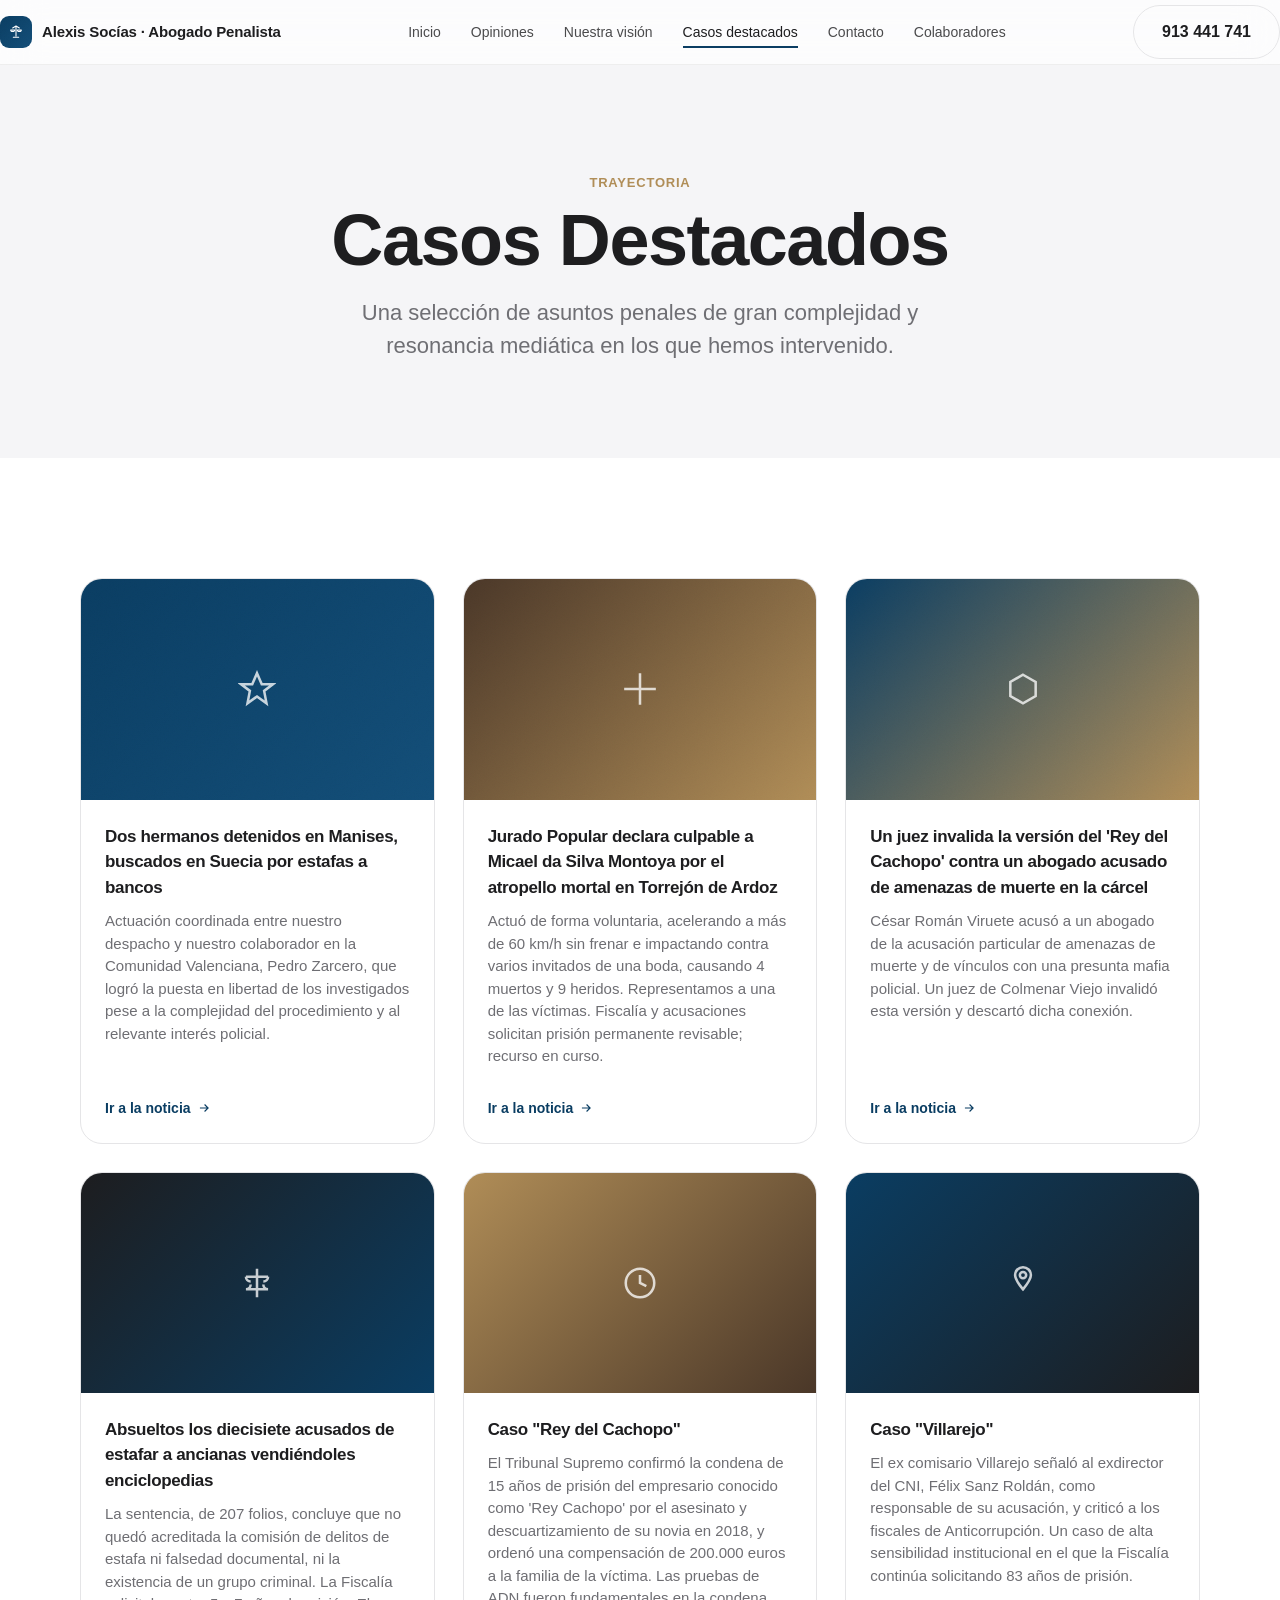
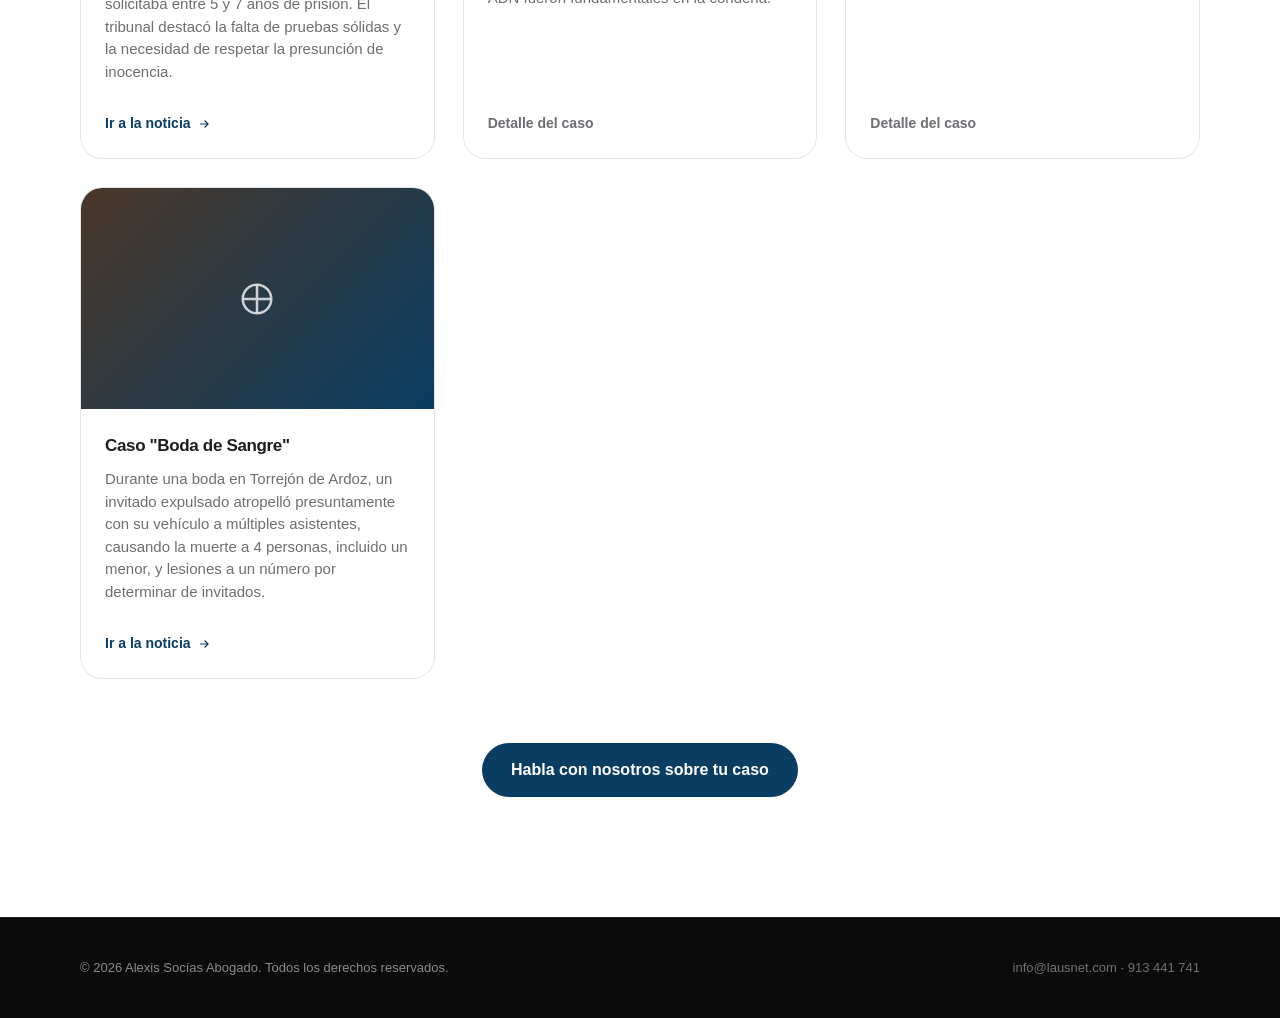
==== casos-destacados.html @ c1128fa9 "Add files via upload" ====
<!DOCTYPE html>
<html lang="es">
<head>
<meta charset="UTF-8">
<meta name="viewport" content="width=device-width, initial-scale=1">
<title>Casos Destacados | Alexis Socías Abogado</title>
<meta name="description" content="Casos destacados de Alexis Socías, abogado penalista en Madrid.">
<link rel="stylesheet" href="styles.css">
</head>
<body>

<nav class="nav">
  <div class="wrap">
    <a href="index.html" class="brand">
      <span class="badge"><svg viewBox="0 0 24 24" width="16" height="16" fill="none" stroke="#fff" stroke-width="1.6" stroke-linecap="round"><path d="M12 3v15M12 3l-5 3M12 3l5 3M4 9h6M14 9h6M4 9a2.2 2.2 0 003 2 2.2 2.2 0 003-2M14 9a2.2 2.2 0 003 2 2.2 2.2 0 003-2M8 20h8"/></svg></span>
      Alexis Socías · Abogado Penalista
    </a>
    <ul class="nav-links">
      <li><a href="index.html">Inicio</a></li>
      <li><a href="index.html#opiniones">Opiniones</a></li>
      <li><a href="nuestra-vision.html">Nuestra visión</a></li>
      <li><a href="casos-destacados.html">Casos destacados</a></li>
      <li><a href="index.html#contacto">Contacto</a></li>
      <li><a href="index.html#colaboradores">Colaboradores</a></li>
    </ul>
    <div class="nav-cta">
      <a href="tel:913441741" class="btn btn-ghost">913 441 741</a>
      <button class="menu-toggle" aria-label="Abrir menú"><span></span><span></span><span></span></button>
    </div>
  </div>
</nav>

<header class="page-hero">
  <span class="eyebrow reveal in">Trayectoria</span>
  <h1 class="reveal in">Casos Destacados</h1>
  <p class="lead center reveal in">Una selección de asuntos penales de gran complejidad y resonancia mediática en los que hemos intervenido.</p>
</header>

<section>
  <div class="wrap">
    <div class="grid reveal-stagger">

      <article class="card">
        <div class="card-media" style="--tint-a:#0a3d62;--tint-b:#134e78;">
          <svg viewBox="0 0 24 24" fill="none" stroke="currentColor" stroke-width="1.6"><path d="M12 2l3 7h7l-5.5 4.2L18 21l-6-4.3L6 21l1.5-7.8L2 9h7z"/></svg>
        </div>
        <div class="card-body">
          <h3>Dos hermanos detenidos en Manises, buscados en Suecia por estafas a bancos</h3>
          <p>Actuación coordinada entre nuestro despacho y nuestro colaborador en la Comunidad Valenciana, Pedro Zarcero, que logró la puesta en libertad de los investigados pese a la complejidad del procedimiento y al relevante interés policial.</p>
          <a class="card-link" href="https://www.lasprovincias.es/sucesos/detienen-dos-hermanos-aeropuerto-manises-buscados-suecia-20260425004517-nt.html" target="_blank" rel="noopener">Ir a la noticia <svg viewBox="0 0 24 24" fill="none" stroke="currentColor" stroke-width="2"><path d="M5 12h14M13 6l6 6-6 6"/></svg></a>
        </div>
      </article>

      <article class="card">
        <div class="card-media" style="--tint-a:#4a3728;--tint-b:#b08d57;">
          <svg viewBox="0 0 24 24" fill="none" stroke="currentColor" stroke-width="1.6"><path d="M12 2v20M2 12h20"/></svg>
        </div>
        <div class="card-body">
          <h3>Jurado Popular declara culpable a Micael da Silva Montoya por el atropello mortal en Torrejón de Ardoz</h3>
          <p>Actuó de forma voluntaria, acelerando a más de 60 km/h sin frenar e impactando contra varios invitados de una boda, causando 4 muertos y 9 heridos. Representamos a una de las víctimas. Fiscalía y acusaciones solicitan prisión permanente revisable; recurso en curso.</p>
          <a class="card-link" href="https://confilegal.com/20250604-el-jurado-declara-culpable-a-micael-da-silva-montoya-por-el-atropello-mortal-de-cuatro-personas-en-una-boda-en-torrejon-de-ardoz/" target="_blank" rel="noopener">Ir a la noticia <svg viewBox="0 0 24 24" fill="none" stroke="currentColor" stroke-width="2"><path d="M5 12h14M13 6l6 6-6 6"/></svg></a>
        </div>
      </article>

      <article class="card">
        <div class="card-media" style="--tint-a:#0a3d62;--tint-b:#b08d57;">
          <svg viewBox="0 0 24 24" fill="none" stroke="currentColor" stroke-width="1.6"><path d="M12 3l8 4.5v9L12 21l-8-4.5v-9z"/></svg>
        </div>
        <div class="card-body">
          <h3>Un juez invalida la versión del 'Rey del Cachopo' contra un abogado acusado de amenazas de muerte en la cárcel</h3>
          <p>César Román Viruete acusó a un abogado de la acusación particular de amenazas de muerte y de vínculos con una presunta mafia policial. Un juez de Colmenar Viejo invalidó esta versión y descartó dicha conexión.</p>
          <a class="card-link" href="https://www.europapress.es/nacional/noticia-juez-invalida-version-rey-cachopo-contra-abogado-acuso-amenazas-muerte-carcel-20230623132029.html" target="_blank" rel="noopener">Ir a la noticia <svg viewBox="0 0 24 24" fill="none" stroke="currentColor" stroke-width="2"><path d="M5 12h14M13 6l6 6-6 6"/></svg></a>
        </div>
      </article>

      <article class="card">
        <div class="card-media" style="--tint-a:#1d1d1f;--tint-b:#0a3d62;">
          <svg viewBox="0 0 24 24" fill="none" stroke="currentColor" stroke-width="1.6"><path d="M12 3v18M5 8h14M5 8a3 3 0 003 3M19 8a3 3 0 01-3 3M5 16h14M5 16a3 3 0 003-3M19 16a3 3 0 01-3-3"/></svg>
        </div>
        <div class="card-body">
          <h3>Absueltos los diecisiete acusados de estafar a ancianas vendiéndoles enciclopedias</h3>
          <p>La sentencia, de 207 folios, concluye que no quedó acreditada la comisión de delitos de estafa ni falsedad documental, ni la existencia de un grupo criminal. La Fiscalía solicitaba entre 5 y 7 años de prisión. El tribunal destacó la falta de pruebas sólidas y la necesidad de respetar la presunción de inocencia.</p>
          <a class="card-link" href="https://www.cope.es/actualidad/espana/noticias/absueltos-los-diecisiete-acusados-estafar-ancianas-vendiendoles-enciclopedias-20230622_2777549" target="_blank" rel="noopener">Ir a la noticia <svg viewBox="0 0 24 24" fill="none" stroke="currentColor" stroke-width="2"><path d="M5 12h14M13 6l6 6-6 6"/></svg></a>
        </div>
      </article>

      <article class="card">
        <div class="card-media" style="--tint-a:#b08d57;--tint-b:#4a3728;">
          <svg viewBox="0 0 24 24" fill="none" stroke="currentColor" stroke-width="1.6"><circle cx="12" cy="12" r="9"/><path d="M12 7v5l4 2"/></svg>
        </div>
        <div class="card-body">
          <h3>Caso "Rey del Cachopo"</h3>
          <p>El Tribunal Supremo confirmó la condena de 15 años de prisión del empresario conocido como 'Rey Cachopo' por el asesinato y descuartizamiento de su novia en 2018, y ordenó una compensación de 200.000 euros a la familia de la víctima. Las pruebas de ADN fueron fundamentales en la condena.</p>
          <span class="card-link" style="color:var(--text-soft);">Detalle del caso</span>
        </div>
      </article>

      <article class="card">
        <div class="card-media" style="--tint-a:#0a3d62;--tint-b:#1d1d1f;">
          <svg viewBox="0 0 24 24" fill="none" stroke="currentColor" stroke-width="1.6"><path d="M12 2a5 5 0 015 5c0 3-5 9-5 9s-5-6-5-9a5 5 0 015-5z"/><circle cx="12" cy="7" r="2"/></svg>
        </div>
        <div class="card-body">
          <h3>Caso "Villarejo"</h3>
          <p>El ex comisario Villarejo señaló al exdirector del CNI, Félix Sanz Roldán, como responsable de su acusación, y criticó a los fiscales de Anticorrupción. Un caso de alta sensibilidad institucional en el que la Fiscalía continúa solicitando 83 años de prisión.</p>
          <span class="card-link" style="color:var(--text-soft);">Detalle del caso</span>
        </div>
      </article>

      <article class="card">
        <div class="card-media" style="--tint-a:#4a3728;--tint-b:#0a3d62;">
          <svg viewBox="0 0 24 24" fill="none" stroke="currentColor" stroke-width="1.6"><path d="M3 12h18M12 3v18"/><circle cx="12" cy="12" r="9"/></svg>
        </div>
        <div class="card-body">
          <h3>Caso "Boda de Sangre"</h3>
          <p>Durante una boda en Torrejón de Ardoz, un invitado expulsado atropelló presuntamente con su vehículo a múltiples asistentes, causando la muerte a 4 personas, incluido un menor, y lesiones a un número por determinar de invitados.</p>
          <a class="card-link" href="https://elpais.com/espana/2022-11-13/boda-de-sangre-en-torrejon-de-ardoz.html" target="_blank" rel="noopener">Ir a la noticia <svg viewBox="0 0 24 24" fill="none" stroke="currentColor" stroke-width="2"><path d="M5 12h14M13 6l6 6-6 6"/></svg></a>
        </div>
      </article>

    </div>

    <div class="center mt-64 reveal">
      <a href="index.html#contacto" class="btn btn-primary">Habla con nosotros sobre tu caso</a>
    </div>
  </div>
</section>

<footer>
  <div class="wrap">
    <span>© <span id="year"></span> Alexis Socías Abogado. Todos los derechos reservados.</span>
    <span><a href="mailto:info@lausnet.com">info@lausnet.com</a> · <a href="tel:913441741">913 441 741</a></span>
  </div>
</footer>

<script>document.getElementById('year').textContent = new Date().getFullYear();</script>
<script src="script.js"></script>
</body>
</html>
---- styles.css ----
/* =========================================================
   Alexis Socías · Abogado Penalista
   Estilo: minimalismo tipo Apple, animaciones suaves
   ========================================================= */

:root{
  --bg:#ffffff;
  --bg-soft:#f5f5f7;
  --bg-dark:#0b0b0c;
  --text:#1d1d1f;
  --text-soft:#6e6e73;
  --text-on-dark:#f5f5f7;
  --accent:#0a3d62;
  --accent-2:#b08d57;
  --line:#e5e5e7;
  --radius:22px;
  --max:1120px;
  --ease:cubic-bezier(.25,.8,.25,1);
}

*{box-sizing:border-box;}
html{scroll-behavior:smooth;}
body{
  margin:0;
  font-family:-apple-system,BlinkMacSystemFont,"SF Pro Display","SF Pro Text","Inter","Segoe UI",Roboto,Helvetica,Arial,sans-serif;
  color:var(--text);
  background:var(--bg);
  -webkit-font-smoothing:antialiased;
  line-height:1.5;
}
img{max-width:100%;display:block;}
a{color:inherit;text-decoration:none;}
ul{margin:0;padding:0;}
section{padding:120px 24px;}
.wrap{max-width:var(--max);margin:0 auto;}
.eyebrow{
  display:inline-block;
  font-size:13px;
  font-weight:600;
  letter-spacing:.06em;
  text-transform:uppercase;
  color:var(--accent-2);
  margin-bottom:14px;
}
h1,h2,h3{font-weight:700;letter-spacing:-0.02em;margin:0 0 18px;}
h1{font-size:clamp(38px,6vw,72px);line-height:1.05;}
h2{font-size:clamp(28px,4vw,44px);line-height:1.1;}
h3{font-size:20px;}
p{color:var(--text-soft);font-size:18px;margin:0 0 16px;}
.lead{font-size:clamp(18px,2vw,22px);color:var(--text-soft);max-width:640px;}
.center{text-align:center;margin-left:auto;margin-right:auto;}

/* ---------- Botones ---------- */
.btn{
  display:inline-flex;
  align-items:center;
  gap:8px;
  padding:14px 28px;
  border-radius:999px;
  font-size:16px;
  font-weight:600;
  border:1px solid transparent;
  cursor:pointer;
  transition:transform .25s var(--ease), background .25s var(--ease), box-shadow .25s var(--ease);
}
.btn-primary{background:var(--accent);color:#fff;}
.btn-primary:hover{transform:translateY(-2px);box-shadow:0 12px 24px rgba(10,61,98,.25);}
.btn-ghost{background:transparent;color:var(--text);border-color:var(--line);}
.btn-ghost:hover{background:var(--bg-soft);transform:translateY(-2px);}
.btn-light{background:#fff;color:var(--bg-dark);}
.btn-light:hover{transform:translateY(-2px);box-shadow:0 12px 24px rgba(255,255,255,.15);}

/* ---------- Nav ---------- */
.nav{
  position:fixed;top:0;left:0;right:0;z-index:100;
  backdrop-filter:saturate(180%) blur(20px);
  -webkit-backdrop-filter:saturate(180%) blur(20px);
  background:rgba(255,255,255,.72);
  border-bottom:1px solid rgba(0,0,0,.06);
  transition:background .3s;
}
.nav .wrap{
  display:flex;align-items:center;justify-content:space-between;
  height:64px;max-width:1280px;
}
.brand{display:flex;align-items:center;gap:10px;font-weight:700;font-size:15px;letter-spacing:-.01em;}
.brand .badge{
  width:32px;height:32px;border-radius:9px;
  background:linear-gradient(135deg,var(--accent),#134e78);
  color:#fff;display:flex;align-items:center;justify-content:center;
  font-size:14px;font-weight:700;
}
.nav-links{display:flex;gap:30px;list-style:none;font-size:14px;font-weight:500;}
.nav-links a{color:var(--text);opacity:.8;transition:opacity .2s;position:relative;}
.nav-links a:hover{opacity:1;}
.nav-links a.active{opacity:1;}
.nav-links a.active::after{
  content:"";position:absolute;left:0;right:0;bottom:-8px;height:2px;background:var(--accent);
}
.nav-cta{display:flex;align-items:center;gap:16px;}
.menu-toggle{display:none;background:none;border:none;cursor:pointer;padding:6px;}
.menu-toggle span{display:block;width:22px;height:2px;background:var(--text);margin:5px 0;transition:.25s;}

@media(max-width:860px){
  .nav-links{
    position:fixed;top:64px;left:0;right:0;
    background:rgba(255,255,255,.98);
    flex-direction:column;gap:0;
    max-height:0;overflow:hidden;
    border-bottom:1px solid var(--line);
    transition:max-height .3s var(--ease);
  }
  .nav-links.open{max-height:400px;}
  .nav-links li{width:100%;}
  .nav-links a{display:block;padding:16px 24px;width:100%;}
  .menu-toggle{display:block;}
  .nav-cta .btn-ghost{display:none;}
}

/* ---------- Hero ---------- */
.hero{
  padding:190px 24px 100px;
  background:linear-gradient(180deg,#fbfbfc 0%,#ffffff 100%);
  overflow:hidden;
}
.hero .wrap{display:grid;grid-template-columns:1.1fr .9fr;gap:60px;align-items:center;}
.hero-photo{
  position:relative;border-radius:28px;overflow:hidden;
  background:linear-gradient(135deg,var(--accent) 0%,#132a3a 55%,var(--accent-2) 130%);
  aspect-ratio:4/5;
  display:flex;align-items:flex-end;
  box-shadow:0 30px 60px -20px rgba(10,20,30,.35);
}
.hero-photo .initials{
  color:rgba(255,255,255,.14);
  font-size:220px;font-weight:800;letter-spacing:-.05em;
  position:absolute;top:-10px;right:-10px;line-height:1;
}
.hero-photo .cap{
  position:relative;z-index:2;padding:28px;color:#fff;
}
.hero-photo .cap .role{font-size:13px;letter-spacing:.08em;text-transform:uppercase;opacity:.75;}
.hero-photo .cap .name{font-size:26px;font-weight:700;margin-top:4px;}
.hero-cta{display:flex;gap:14px;margin-top:34px;flex-wrap:wrap;}
.stat-row{display:flex;gap:36px;margin-top:44px;flex-wrap:wrap;}
.stat b{display:block;font-size:30px;font-weight:700;}
.stat span{font-size:13px;color:var(--text-soft);}

@media(max-width:860px){
  .hero .wrap{grid-template-columns:1fr;}
  .hero-photo{order:-1;aspect-ratio:16/10;}
}

/* ---------- Secciones alternas ---------- */
.section-soft{background:var(--bg-soft);}
.section-dark{background:var(--bg-dark);color:var(--text-on-dark);}
.section-dark p{color:#a1a1a6;}
.section-dark h2{color:#fff;}

.section-head{max-width:640px;margin:0 auto 60px;text-align:center;}

/* ---------- Grid de tarjetas (casos) ---------- */
.grid{display:grid;grid-template-columns:repeat(3,1fr);gap:28px;}
@media(max-width:960px){.grid{grid-template-columns:repeat(2,1fr);}}
@media(max-width:640px){.grid{grid-template-columns:1fr;}}

.card{
  background:#fff;border-radius:var(--radius);overflow:hidden;
  border:1px solid var(--line);
  transition:transform .35s var(--ease), box-shadow .35s var(--ease);
  display:flex;flex-direction:column;
}
.card:hover{transform:translateY(-6px);box-shadow:0 24px 48px -16px rgba(0,0,0,.14);}
.card-media{
  aspect-ratio:16/10;
  background:linear-gradient(135deg,var(--tint-a,#0a3d62),var(--tint-b,#b08d57));
  display:flex;align-items:center;justify-content:center;
  color:rgba(255,255,255,.9);font-size:13px;font-weight:600;letter-spacing:.04em;text-transform:uppercase;
  position:relative;
}
.card-media svg{width:38px;height:38px;opacity:.85;}
.card-body{padding:24px;display:flex;flex-direction:column;flex:1;}
.card-body h3{font-size:17px;margin-bottom:10px;}
.card-body p{font-size:15px;flex:1;}
.card-link{
  margin-top:14px;font-size:14px;font-weight:600;color:var(--accent);
  display:inline-flex;align-items:center;gap:6px;
}
.card-link svg{width:14px;height:14px;transition:transform .25s;}
.card-link:hover svg{transform:translateX(3px);}

/* ---------- Colaboradores ---------- */
.people{display:grid;grid-template-columns:repeat(3,1fr);gap:28px;}
@media(max-width:860px){.people{grid-template-columns:1fr;}}
.person{
  background:#fff;border:1px solid var(--line);border-radius:var(--radius);
  padding:32px;text-align:center;
  transition:transform .35s var(--ease), box-shadow .35s var(--ease);
}
.person:hover{transform:translateY(-6px);box-shadow:0 24px 48px -16px rgba(0,0,0,.12);}
.avatar{
  width:76px;height:76px;border-radius:50%;margin:0 auto 18px;
  background:linear-gradient(135deg,var(--accent),var(--accent-2));
  color:#fff;font-weight:700;font-size:24px;
  display:flex;align-items:center;justify-content:center;
}
.person h3{margin-bottom:8px;}
.person p{font-size:14px;}

/* ---------- Opiniones ---------- */
.quotes{display:grid;grid-template-columns:repeat(3,1fr);gap:24px;}
@media(max-width:860px){.quotes{grid-template-columns:1fr;}}
.quote{
  background:#fff;border:1px solid var(--line);border-radius:var(--radius);
  padding:28px;font-size:16px;color:var(--text);position:relative;
}
.quote:before{
  content:"\201C";font-size:60px;color:var(--line);position:absolute;top:6px;left:18px;
  font-family:Georgia,serif;line-height:1;
}
.quote p{color:var(--text);font-size:16px;position:relative;z-index:1;margin:0;}

/* ---------- Visión / Misión / Valores ---------- */
.pillars{display:grid;grid-template-columns:repeat(2,1fr);gap:28px;}
@media(max-width:760px){.pillars{grid-template-columns:1fr;}}
.pillar{
  background:#fff;border:1px solid var(--line);border-radius:var(--radius);padding:36px;
}
.pillar .num{
  font-size:13px;font-weight:700;color:var(--accent-2);letter-spacing:.08em;margin-bottom:14px;display:block;
}

/* ---------- Contacto ---------- */
.contact-wrap{display:grid;grid-template-columns:1fr 1fr;gap:60px;align-items:start;}
@media(max-width:860px){.contact-wrap{grid-template-columns:1fr;}}
.contact-info li{display:flex;gap:14px;margin-bottom:22px;font-size:16px;color:#e8e8ea;align-items:flex-start;}
.contact-info svg{width:20px;height:20px;flex-shrink:0;margin-top:2px;color:var(--accent-2);}
.form{
  background:#141416;border-radius:var(--radius);padding:36px;
  border:1px solid rgba(255,255,255,.08);
}
.field{margin-bottom:18px;}
.field label{display:block;font-size:13px;color:#a1a1a6;margin-bottom:6px;}
.field input,.field textarea{
  width:100%;padding:14px 16px;border-radius:12px;border:1px solid rgba(255,255,255,.12);
  background:rgba(255,255,255,.04);color:#fff;font-size:15px;font-family:inherit;
}
.field input:focus,.field textarea:focus{outline:none;border-color:var(--accent-2);}
.form small{color:#8a8a8f;display:block;margin-top:10px;font-size:12px;}

/* ---------- Footer ---------- */
footer{background:var(--bg-dark);color:#8a8a8f;padding:40px 24px;border-top:1px solid rgba(255,255,255,.08);}
footer .wrap{display:flex;justify-content:space-between;align-items:center;flex-wrap:wrap;gap:16px;font-size:13px;}
footer a{opacity:.8;}
footer a:hover{opacity:1;}

/* ---------- Animaciones al hacer scroll ---------- */
.reveal{opacity:0;transform:translateY(28px);transition:opacity .8s var(--ease), transform .8s var(--ease);}
.reveal.in{opacity:1;transform:translateY(0);}
.reveal-stagger > *{opacity:0;transform:translateY(24px);transition:opacity .7s var(--ease), transform .7s var(--ease);}
.reveal-stagger.in > *{opacity:1;transform:translateY(0);}
.reveal-stagger.in > *:nth-child(1){transition-delay:.05s;}
.reveal-stagger.in > *:nth-child(2){transition-delay:.15s;}
.reveal-stagger.in > *:nth-child(3){transition-delay:.25s;}
.reveal-stagger.in > *:nth-child(4){transition-delay:.35s;}
.reveal-stagger.in > *:nth-child(5){transition-delay:.45s;}
.reveal-stagger.in > *:nth-child(6){transition-delay:.55s;}
.reveal-stagger.in > *:nth-child(7){transition-delay:.65s;}

/* ---------- Página interior (hero simple) ---------- */
.page-hero{padding:170px 24px 80px;text-align:center;background:var(--bg-soft);}
.page-hero .eyebrow{margin-bottom:10px;}

/* ---------- Utilidades ---------- */
.mt-64{margin-top:64px;}

/* ---------- Grano de textura (sutil, premium) ---------- */
.grain{
  position:fixed;inset:0;pointer-events:none;z-index:9999;opacity:.035;mix-blend-mode:overlay;
  background-image:url("data:image/svg+xml,%3Csvg xmlns='http://www.w3.org/2000/svg' width='120' height='120'%3E%3Cfilter id='n'%3E%3CfeTurbulence type='fractalNoise' baseFrequency='0.9' numOctaves='2' stitchTiles='stitch'/%3E%3C/filter%3E%3Crect width='100%25' height='100%25' filter='url(%23n)'/%3E%3C/svg%3E");
}

/* ---------- Nav al hacer scroll ---------- */
.nav{transition:background .3s var(--ease), box-shadow .3s var(--ease), height .3s var(--ease);}
.nav.scrolled{background:rgba(255,255,255,.92);box-shadow:0 8px 24px rgba(0,0,0,.06);}

/* ---------- Blobs animados en el hero ---------- */
.hero{position:relative;}
.blobs{position:absolute;inset:0;overflow:hidden;z-index:0;pointer-events:none;}
.blob{
  position:absolute;border-radius:50%;filter:blur(60px);opacity:.35;
  animation:drift 18s ease-in-out infinite;
}
.blob-1{width:420px;height:420px;background:radial-gradient(circle,var(--accent),transparent 70%);top:-140px;left:-120px;animation-duration:22s;}
.blob-2{width:340px;height:340px;background:radial-gradient(circle,var(--accent-2),transparent 70%);bottom:-120px;right:-80px;animation-duration:26s;animation-delay:-6s;}
.blob-3{width:260px;height:260px;background:radial-gradient(circle,#134e78,transparent 70%);top:40%;left:55%;animation-duration:20s;animation-delay:-3s;}
@keyframes drift{
  0%,100%{transform:translate(0,0) scale(1);}
  33%{transform:translate(30px,-25px) scale(1.08);}
  66%{transform:translate(-20px,20px) scale(.95);}
}
.hero .wrap{position:relative;z-index:1;}

/* ---------- Texto del titular por palabras ---------- */
.split-word{display:inline-block;overflow:hidden;vertical-align:top;}
.split-word span{
  display:inline-block;transform:translateY(110%);opacity:0;
  transition:transform .7s var(--ease), opacity .7s var(--ease);
  transition-delay:calc(var(--i) * 60ms);
}
.split-word.in span{transform:translateY(0);opacity:1;}

/* ---------- Tilt 3D en la foto del hero ---------- */
.hero-photo{transition:transform .25s var(--ease), box-shadow .25s var(--ease);transform-style:preserve-3d;will-change:transform;}

/* ---------- Marquee de confianza ---------- */
.marquee{overflow:hidden;position:relative;border-top:1px solid var(--line);border-bottom:1px solid var(--line);padding:22px 0;background:var(--bg-soft);}
.marquee-track{display:flex;gap:60px;white-space:nowrap;width:max-content;animation:scrollLeft 26s linear infinite;}
.marquee-track span{font-size:14px;font-weight:600;letter-spacing:.04em;text-transform:uppercase;color:var(--text-soft);opacity:.7;}
@keyframes scrollLeft{from{transform:translateX(0);}to{transform:translateX(-50%);}}

/* ---------- Botones magnéticos ---------- */
.btn{will-change:transform;}

/* ---------- Contador de estadísticas ---------- */
.stat b{display:inline-block;}

/* ---------- Línea de progreso de scroll ---------- */
.scroll-progress{position:fixed;top:0;left:0;height:2px;background:linear-gradient(90deg,var(--accent),var(--accent-2));z-index:200;width:0%;transition:width .1s linear;}

@media (prefers-reduced-motion: reduce){
  .blob{animation:none;}
  .marquee-track{animation:none;}
  .split-word span{transition:none;transform:none;opacity:1;}
}
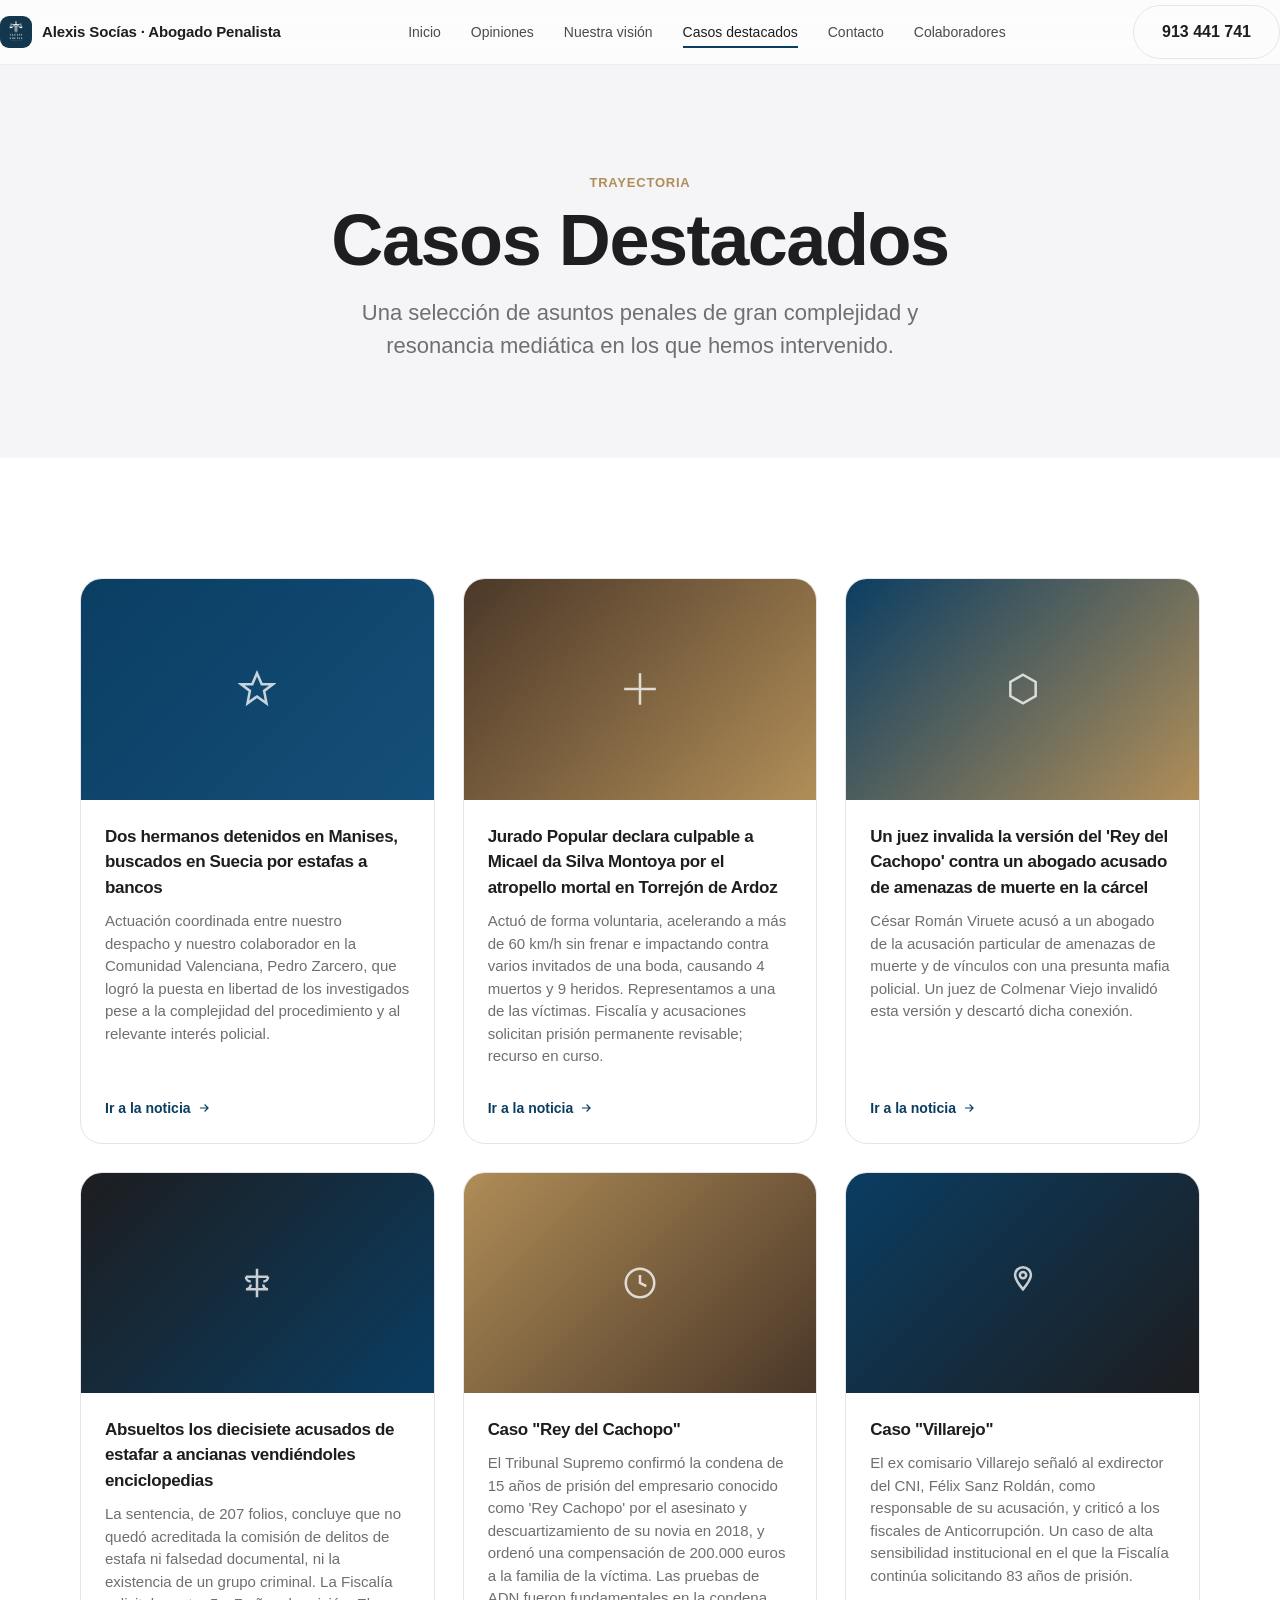
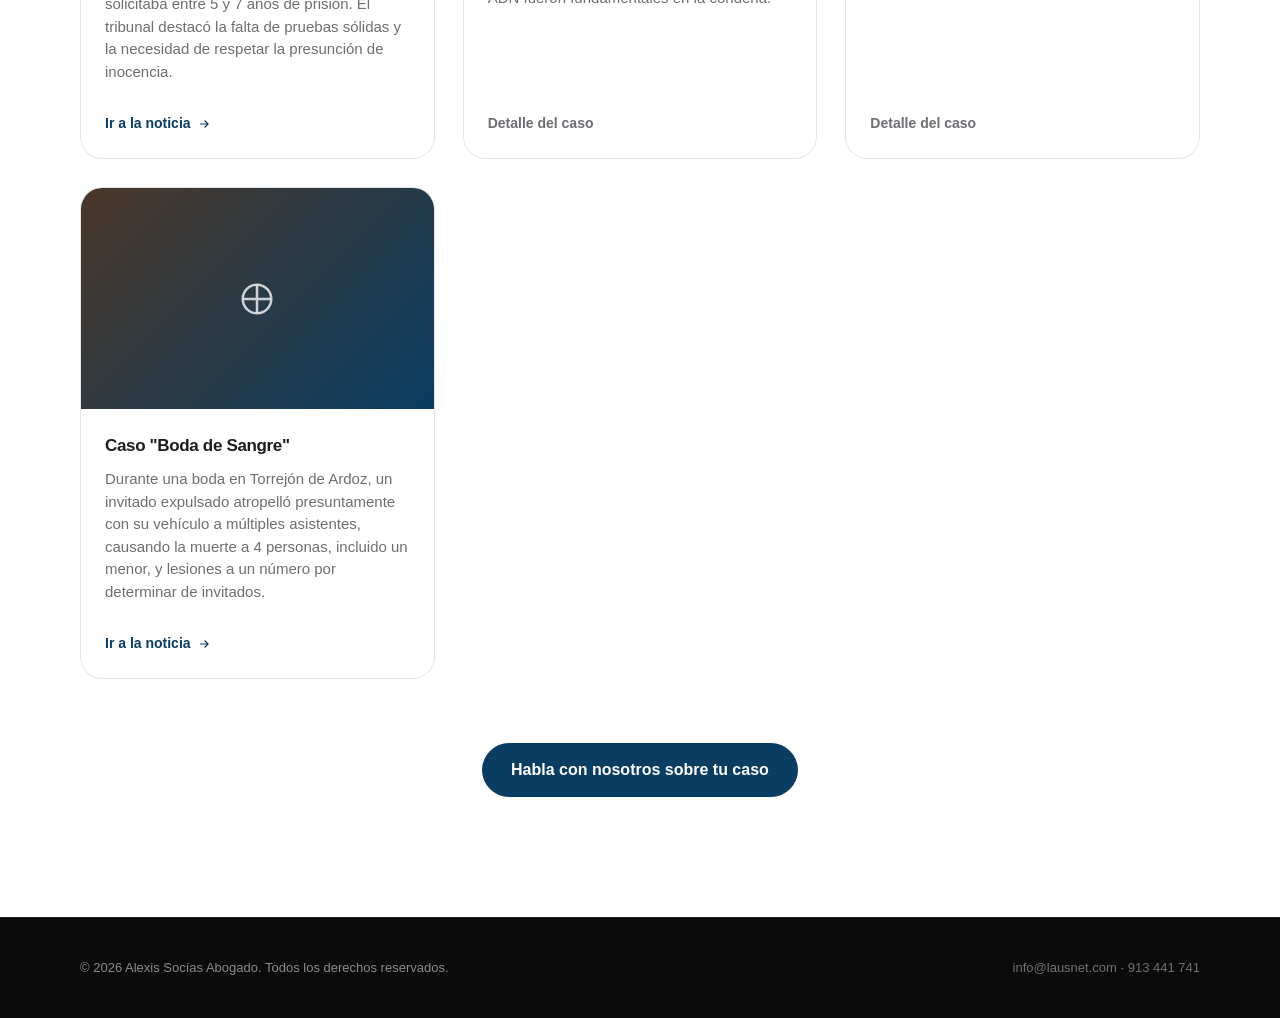
==== commit e168b77e: "Add files via upload" ====
--- a/casos-destacados.html
+++ b/casos-destacados.html
@@ -12,7 +12,7 @@
 <nav class="nav">
   <div class="wrap">
     <a href="index.html" class="brand">
-      <span class="badge"><svg viewBox="0 0 24 24" width="16" height="16" fill="none" stroke="#fff" stroke-width="1.6" stroke-linecap="round"><path d="M12 3v15M12 3l-5 3M12 3l5 3M4 9h6M14 9h6M4 9a2.2 2.2 0 003 2 2.2 2.2 0 003-2M14 9a2.2 2.2 0 003 2 2.2 2.2 0 003-2M8 20h8"/></svg></span>
+      <span class="badge" style="overflow:hidden;padding:0;"><img src="assets/logo.jpeg" alt="Logo Alexis Socías Abogado" style="width:100%;height:100%;object-fit:cover;"></span>
       Alexis Socías · Abogado Penalista
     </a>
     <ul class="nav-links">
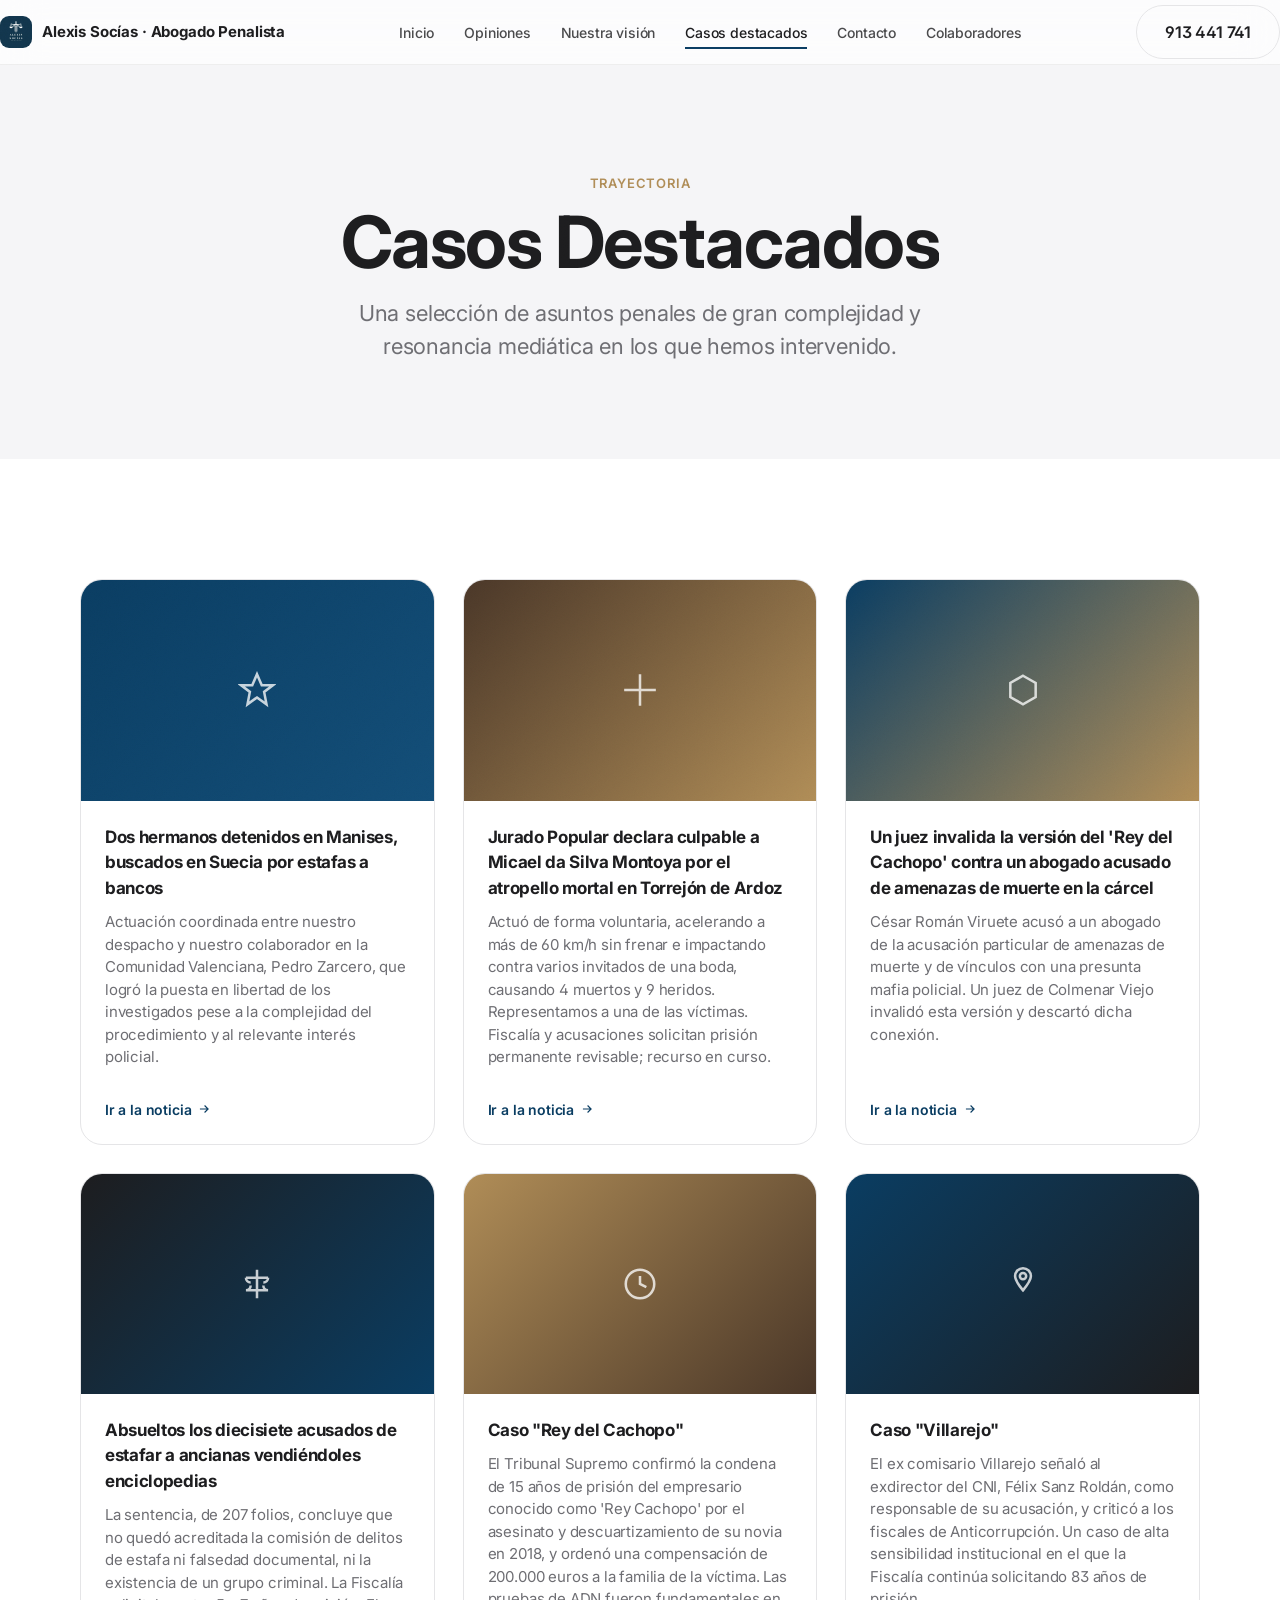
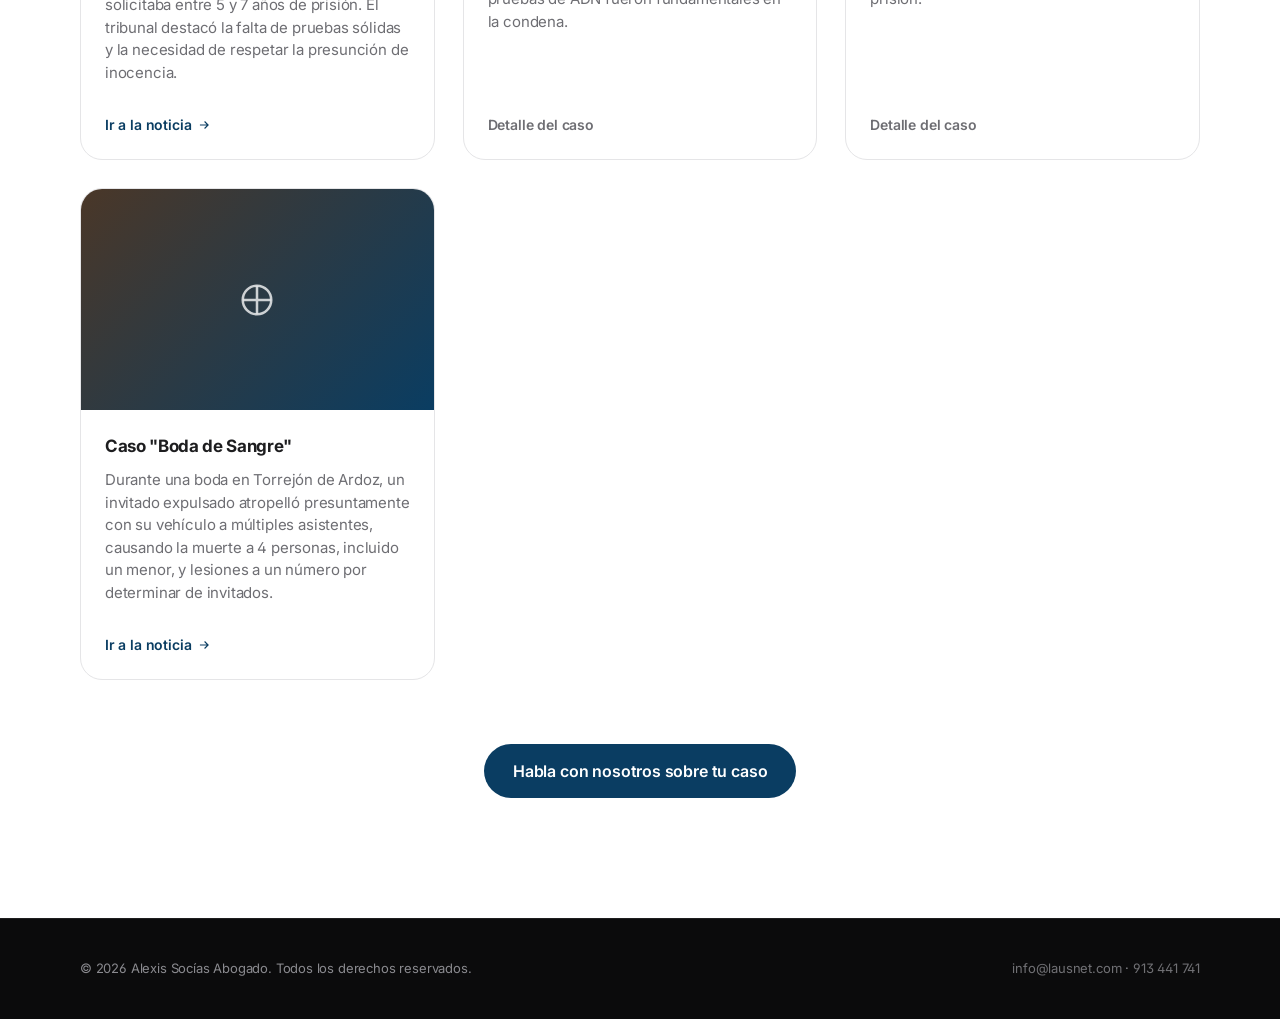
==== commit df0ec742: "Add files via upload" ====
--- a/casos-destacados.html
+++ b/casos-destacados.html
@@ -5,6 +5,9 @@
 <meta name="viewport" content="width=device-width, initial-scale=1">
 <title>Casos Destacados | Alexis Socías Abogado</title>
 <meta name="description" content="Casos destacados de Alexis Socías, abogado penalista en Madrid.">
+<link rel="preconnect" href="https://fonts.googleapis.com">
+<link rel="preconnect" href="https://fonts.gstatic.com" crossorigin>
+<link href="https://fonts.googleapis.com/css2?family=Inter:wght@400;500;600;700;800;900&display=swap" rel="stylesheet">
 <link rel="stylesheet" href="styles.css">
 </head>
 <body>
--- a/styles.css
+++ b/styles.css
@@ -23,6 +23,8 @@
 body{
   margin:0;
   font-family:-apple-system,BlinkMacSystemFont,"SF Pro Display","SF Pro Text","Inter","Segoe UI",Roboto,Helvetica,Arial,sans-serif;
+  font-feature-settings:"ss01" 1;
+  letter-spacing:-.011em;
   color:var(--text);
   background:var(--bg);
   -webkit-font-smoothing:antialiased;
@@ -137,10 +139,12 @@
   position:absolute;top:-10px;right:-10px;line-height:1;
 }
 .hero-photo .cap{
-  position:relative;z-index:2;padding:28px;color:#fff;
-}
-.hero-photo .cap .role{font-size:13px;letter-spacing:.08em;text-transform:uppercase;opacity:.75;}
-.hero-photo .cap .name{font-size:26px;font-weight:700;margin-top:4px;}
+  position:relative;z-index:2;padding:28px;color:#fff;width:100%;
+  background:linear-gradient(to top, rgba(6,14,22,.92) 0%, rgba(6,14,22,.75) 45%, rgba(6,14,22,0) 100%);
+  padding-top:80px;
+}
+.hero-photo .cap .role{font-size:13px;letter-spacing:.08em;text-transform:uppercase;opacity:.8;text-shadow:0 1px 8px rgba(0,0,0,.4);}
+.hero-photo .cap .name{font-size:26px;font-weight:700;margin-top:4px;text-shadow:0 1px 8px rgba(0,0,0,.4);}
 .hero-cta{display:flex;gap:14px;margin-top:34px;flex-wrap:wrap;}
 .stat-row{display:flex;gap:36px;margin-top:44px;flex-wrap:wrap;}
 .stat b{display:block;font-size:30px;font-weight:700;}
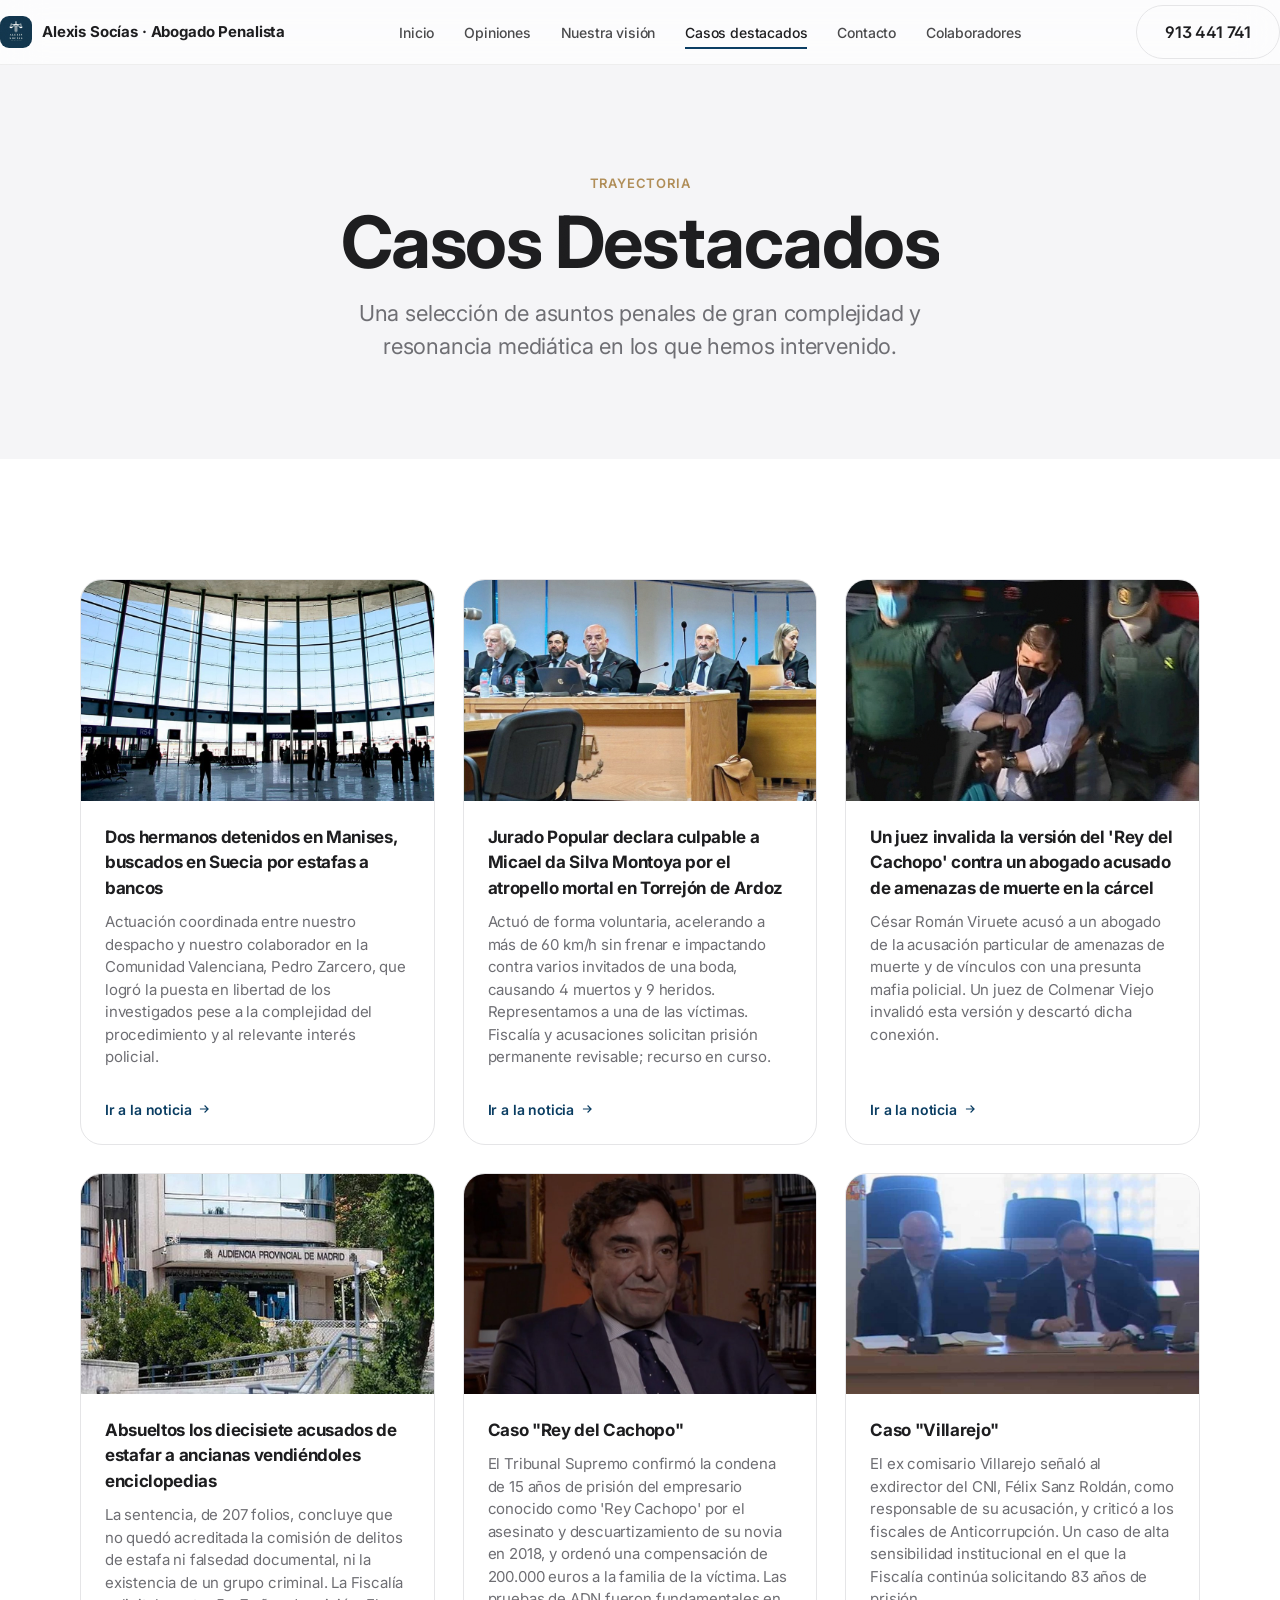
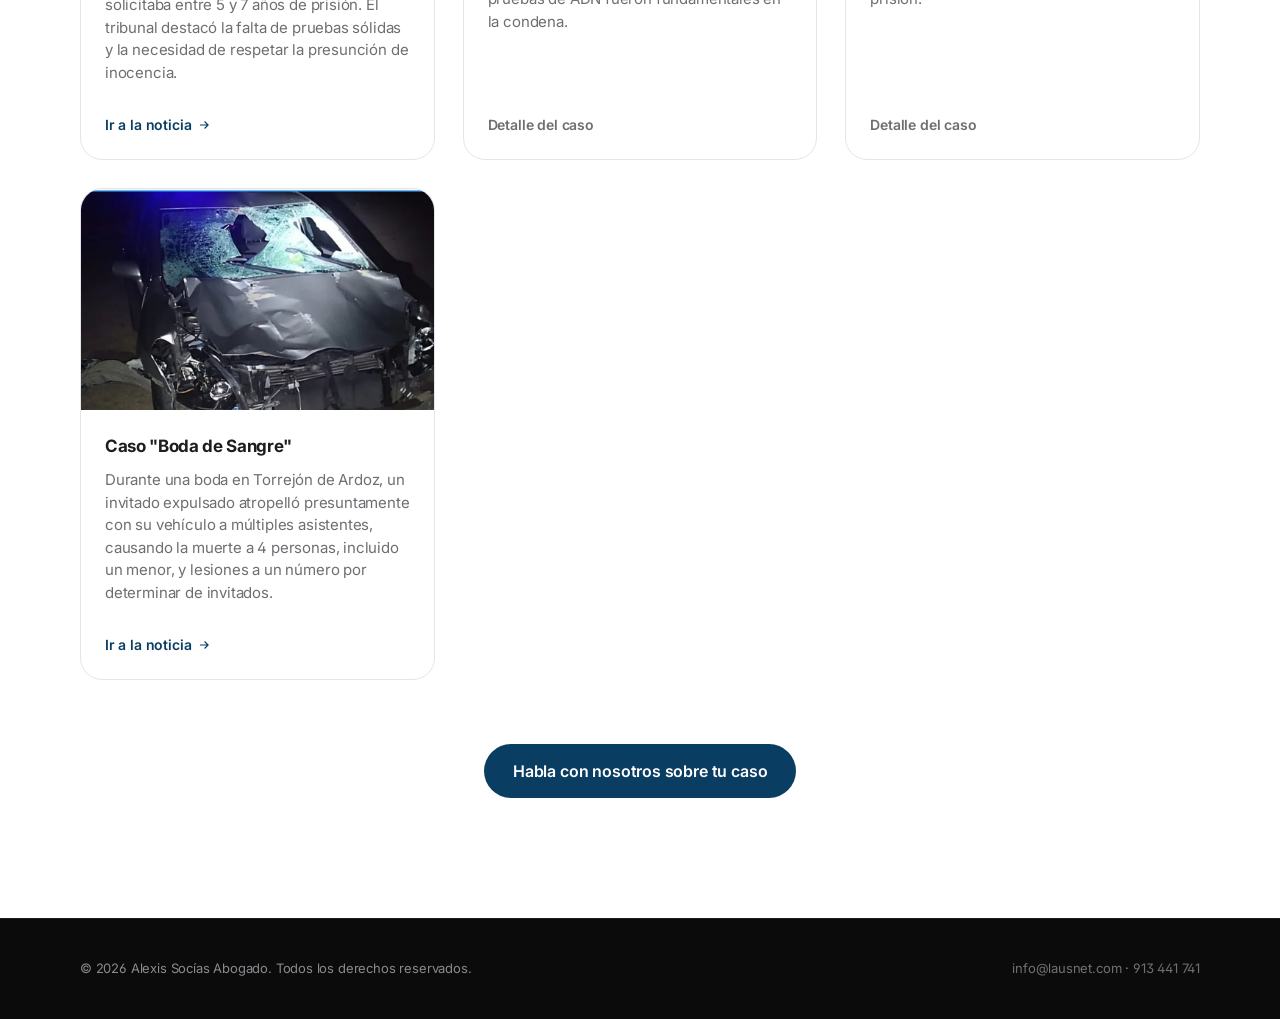
==== commit b6ed4b76: "Add files via upload" ====
--- a/casos-destacados.html
+++ b/casos-destacados.html
@@ -44,9 +44,7 @@
     <div class="grid reveal-stagger">
 
       <article class="card">
-        <div class="card-media" style="--tint-a:#0a3d62;--tint-b:#134e78;">
-          <svg viewBox="0 0 24 24" fill="none" stroke="currentColor" stroke-width="1.6"><path d="M12 2l3 7h7l-5.5 4.2L18 21l-6-4.3L6 21l1.5-7.8L2 9h7z"/></svg>
-        </div>
+        <div class="card-media" style="overflow:hidden;padding:0;"><img src="assets/casos/manises.jpg" alt="Dos hermanos detenidos en Manises, buscados en Suecia por estafas a bancos" style="width:100%;height:100%;object-fit:cover;"></div>
         <div class="card-body">
           <h3>Dos hermanos detenidos en Manises, buscados en Suecia por estafas a bancos</h3>
           <p>Actuación coordinada entre nuestro despacho y nuestro colaborador en la Comunidad Valenciana, Pedro Zarcero, que logró la puesta en libertad de los investigados pese a la complejidad del procedimiento y al relevante interés policial.</p>
@@ -55,9 +53,7 @@
       </article>
 
       <article class="card">
-        <div class="card-media" style="--tint-a:#4a3728;--tint-b:#b08d57;">
-          <svg viewBox="0 0 24 24" fill="none" stroke="currentColor" stroke-width="1.6"><path d="M12 2v20M2 12h20"/></svg>
-        </div>
+        <div class="card-media" style="overflow:hidden;padding:0;"><img src="assets/casos/torrejon-atropello.jpg" alt="Jurado Popular declara culpable a Micael da Silva Montoya por el atropello mortal en Torrejón de Ardoz" style="width:100%;height:100%;object-fit:cover;"></div>
         <div class="card-body">
           <h3>Jurado Popular declara culpable a Micael da Silva Montoya por el atropello mortal en Torrejón de Ardoz</h3>
           <p>Actuó de forma voluntaria, acelerando a más de 60 km/h sin frenar e impactando contra varios invitados de una boda, causando 4 muertos y 9 heridos. Representamos a una de las víctimas. Fiscalía y acusaciones solicitan prisión permanente revisable; recurso en curso.</p>
@@ -66,9 +62,7 @@
       </article>
 
       <article class="card">
-        <div class="card-media" style="--tint-a:#0a3d62;--tint-b:#b08d57;">
-          <svg viewBox="0 0 24 24" fill="none" stroke="currentColor" stroke-width="1.6"><path d="M12 3l8 4.5v9L12 21l-8-4.5v-9z"/></svg>
-        </div>
+        <div class="card-media" style="overflow:hidden;padding:0;"><img src="assets/casos/rey-cachopo-amenazas.jpg" alt="Un juez invalida la versión del 'Rey del Cachopo' contra un abogado acusado de amenazas de muerte en la cárcel" style="width:100%;height:100%;object-fit:cover;"></div>
         <div class="card-body">
           <h3>Un juez invalida la versión del 'Rey del Cachopo' contra un abogado acusado de amenazas de muerte en la cárcel</h3>
           <p>César Román Viruete acusó a un abogado de la acusación particular de amenazas de muerte y de vínculos con una presunta mafia policial. Un juez de Colmenar Viejo invalidó esta versión y descartó dicha conexión.</p>
@@ -77,9 +71,7 @@
       </article>
 
       <article class="card">
-        <div class="card-media" style="--tint-a:#1d1d1f;--tint-b:#0a3d62;">
-          <svg viewBox="0 0 24 24" fill="none" stroke="currentColor" stroke-width="1.6"><path d="M12 3v18M5 8h14M5 8a3 3 0 003 3M19 8a3 3 0 01-3 3M5 16h14M5 16a3 3 0 003-3M19 16a3 3 0 01-3-3"/></svg>
-        </div>
+        <div class="card-media" style="overflow:hidden;padding:0;"><img src="assets/casos/enciclopedias.jpg" alt="Absueltos los diecisiete acusados de estafar a ancianas vendiéndoles enciclopedias" style="width:100%;height:100%;object-fit:cover;"></div>
         <div class="card-body">
           <h3>Absueltos los diecisiete acusados de estafar a ancianas vendiéndoles enciclopedias</h3>
           <p>La sentencia, de 207 folios, concluye que no quedó acreditada la comisión de delitos de estafa ni falsedad documental, ni la existencia de un grupo criminal. La Fiscalía solicitaba entre 5 y 7 años de prisión. El tribunal destacó la falta de pruebas sólidas y la necesidad de respetar la presunción de inocencia.</p>
@@ -88,9 +80,7 @@
       </article>
 
       <article class="card">
-        <div class="card-media" style="--tint-a:#b08d57;--tint-b:#4a3728;">
-          <svg viewBox="0 0 24 24" fill="none" stroke="currentColor" stroke-width="1.6"><circle cx="12" cy="12" r="9"/><path d="M12 7v5l4 2"/></svg>
-        </div>
+        <div class="card-media" style="overflow:hidden;padding:0;"><img src="assets/casos/rey-cachopo.jpg" alt="Caso Rey del Cachopo" style="width:100%;height:100%;object-fit:cover;"></div>
         <div class="card-body">
           <h3>Caso "Rey del Cachopo"</h3>
           <p>El Tribunal Supremo confirmó la condena de 15 años de prisión del empresario conocido como 'Rey Cachopo' por el asesinato y descuartizamiento de su novia en 2018, y ordenó una compensación de 200.000 euros a la familia de la víctima. Las pruebas de ADN fueron fundamentales en la condena.</p>
@@ -99,9 +89,7 @@
       </article>
 
       <article class="card">
-        <div class="card-media" style="--tint-a:#0a3d62;--tint-b:#1d1d1f;">
-          <svg viewBox="0 0 24 24" fill="none" stroke="currentColor" stroke-width="1.6"><path d="M12 2a5 5 0 015 5c0 3-5 9-5 9s-5-6-5-9a5 5 0 015-5z"/><circle cx="12" cy="7" r="2"/></svg>
-        </div>
+        <div class="card-media" style="overflow:hidden;padding:0;"><img src="assets/casos/villarejo.jpg" alt="Caso Villarejo" style="width:100%;height:100%;object-fit:cover;"></div>
         <div class="card-body">
           <h3>Caso "Villarejo"</h3>
           <p>El ex comisario Villarejo señaló al exdirector del CNI, Félix Sanz Roldán, como responsable de su acusación, y criticó a los fiscales de Anticorrupción. Un caso de alta sensibilidad institucional en el que la Fiscalía continúa solicitando 83 años de prisión.</p>
@@ -110,9 +98,7 @@
       </article>
 
       <article class="card">
-        <div class="card-media" style="--tint-a:#4a3728;--tint-b:#0a3d62;">
-          <svg viewBox="0 0 24 24" fill="none" stroke="currentColor" stroke-width="1.6"><path d="M3 12h18M12 3v18"/><circle cx="12" cy="12" r="9"/></svg>
-        </div>
+        <div class="card-media" style="overflow:hidden;padding:0;"><img src="assets/casos/boda-sangre.jpg" alt="Caso Boda de Sangre" style="width:100%;height:100%;object-fit:cover;"></div>
         <div class="card-body">
           <h3>Caso "Boda de Sangre"</h3>
           <p>Durante una boda en Torrejón de Ardoz, un invitado expulsado atropelló presuntamente con su vehículo a múltiples asistentes, causando la muerte a 4 personas, incluido un menor, y lesiones a un número por determinar de invitados.</p>
--- a/styles.css
+++ b/styles.css
@@ -194,8 +194,9 @@
 .card-link:hover svg{transform:translateX(3px);}
 
 /* ---------- Colaboradores ---------- */
-.people{display:grid;grid-template-columns:repeat(3,1fr);gap:28px;}
-@media(max-width:860px){.people{grid-template-columns:1fr;}}
+.people{display:grid;grid-template-columns:repeat(4,1fr);gap:28px;}
+@media(max-width:1080px){.people{grid-template-columns:repeat(2,1fr);}}
+@media(max-width:600px){.people{grid-template-columns:1fr;}}
 .person{
   background:#fff;border:1px solid var(--line);border-radius:var(--radius);
   padding:32px;text-align:center;
